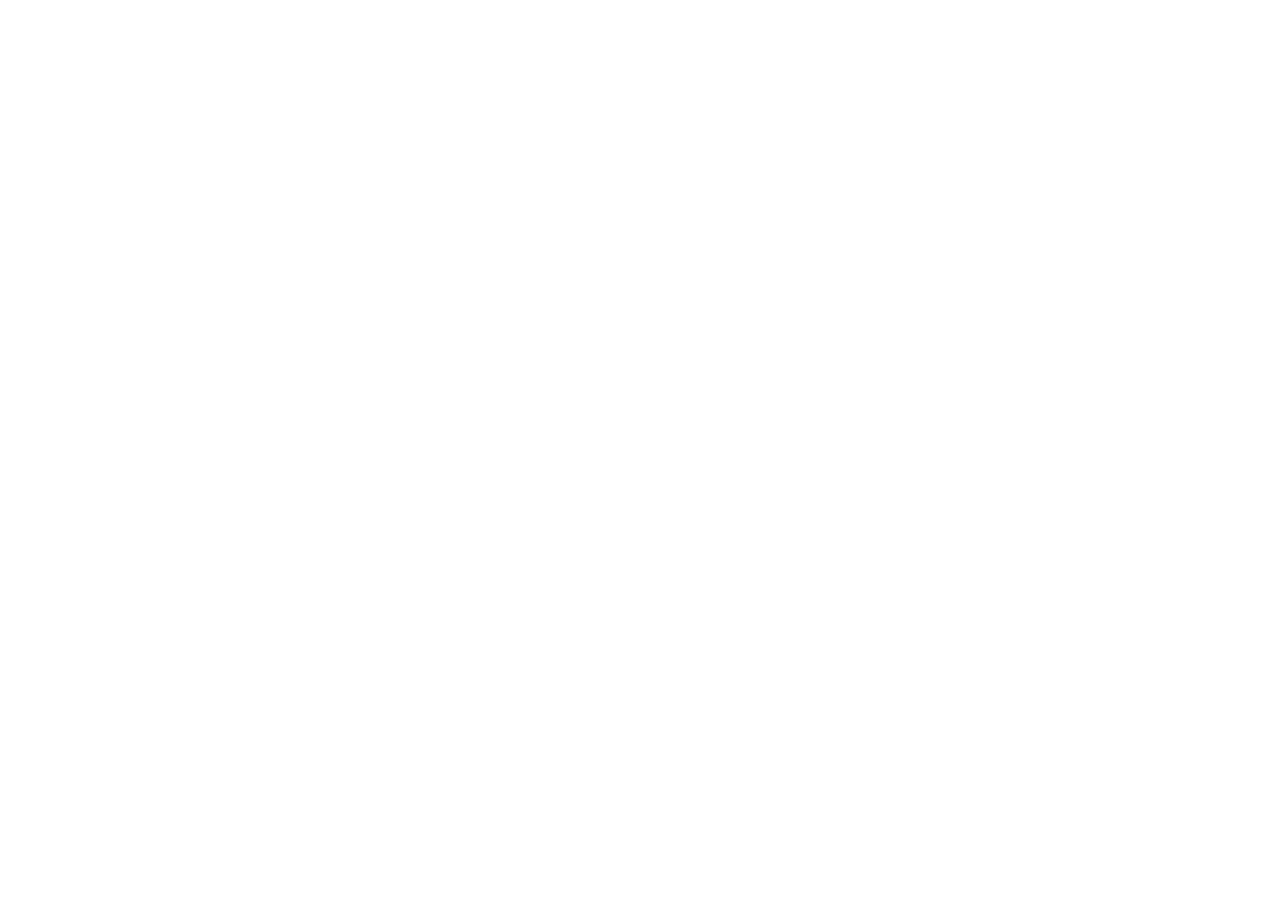
==== index.html @ b881904b "layout" ====
<!DOCTYPE html>
<html lang="en">
<head>
  <meta charset="UTF-8">
  <meta name="viewport" content="width=device-width, initial-scale=1.0">
  <title>Document</title>
  <link rel="stylesheet" href="style.css">
</head>
<body>
  
</body>
</html>
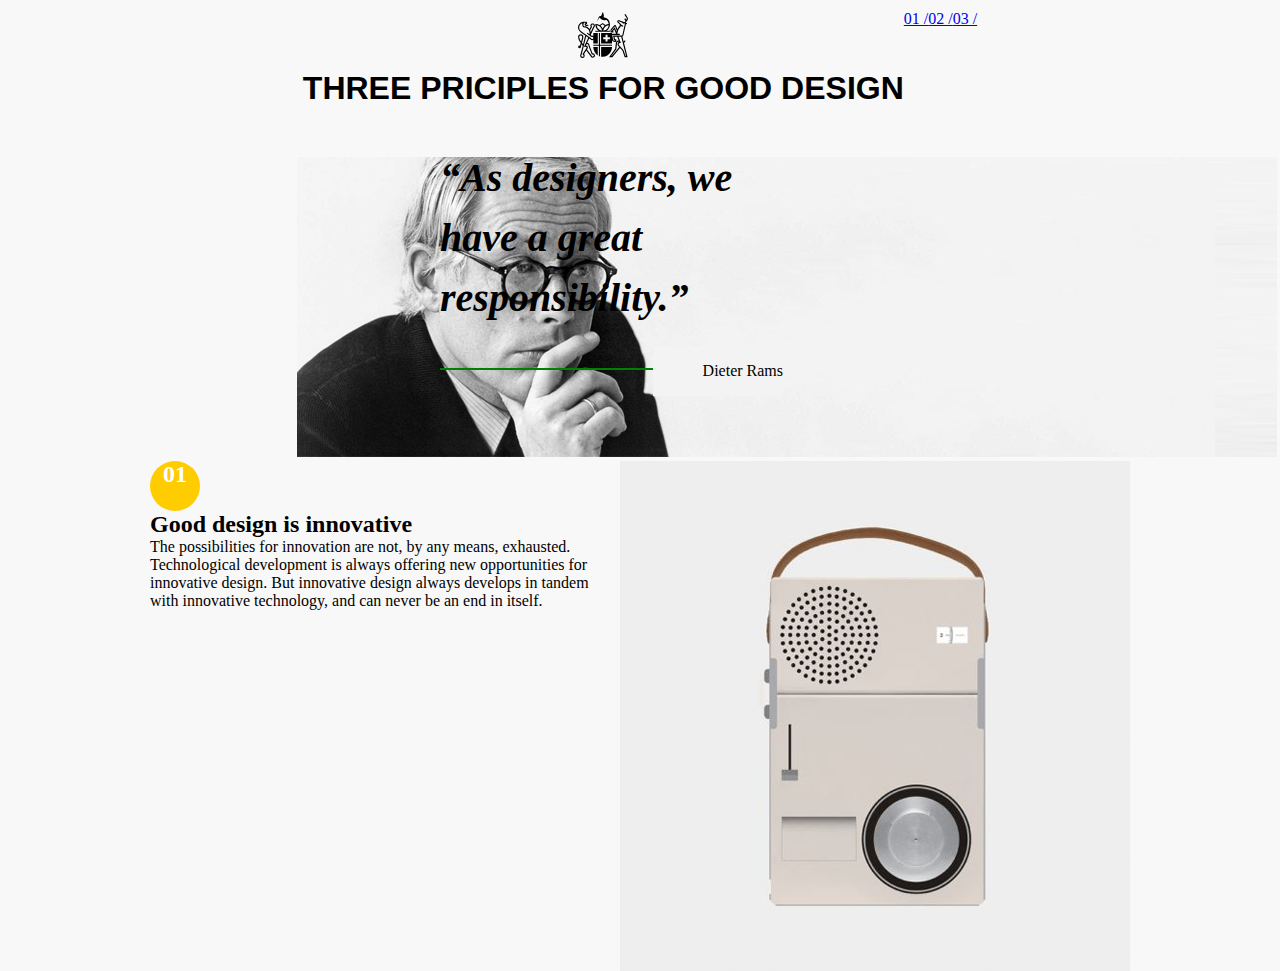
==== commit cb57ad2c: "in-class" ====
--- a/index.html
+++ b/index.html
@@ -3,10 +3,41 @@
 <head>
   <meta charset="UTF-8">
   <meta name="viewport" content="width=device-width, initial-scale=1.0">
-  <title>Document</title>
+  <title>Franziska_Layout</title>
   <link rel="stylesheet" href="style.css">
 </head>
 <body>
-  
+<div class="container">
+  <header class="header-homepage">
+      <section>
+        <img src="logo-fe-02.svg" class="logo-homepage" alt="logo" width="50" height="50">
+        <h1 class="logotype">Three priciples for good design</h1>
+      </section>
+      <nav class="nav-homepage">
+        <a href="#01" class="nav-item">01 /</a>
+        <a href="#02" class="nav-item">02 /</a>
+        <a href="#03" class="nav-item">03 /</a>
+      </nav>
+  </header>
+  <main>
+    <article class="rams">
+      <blockquote class="rams-quote">
+        <h1 class="rams-text">“As designers, we have a great responsibility.”</h1>
+        <p class="rams-author">Dieter Rams</p>
+      </blockquote>
+      <img class="rams-img" src="dieter-rams.png" alt="Dieter Rams">
+    </article>
+
+    <article class="article-radio">
+      <section class="text-radio">
+        <h2 class="circle-radio">01</h2>
+        <h2>Good design is innovative</h2>
+        <p class="description-radio">The possibilities for innovation are not, by any means, exhausted. Technological development is always offering new opportunities for innovative design. But innovative design always develops in tandem with innovative technology, and can never be an end in itself.</p>
+      </section>
+      <img class="img-radio" src="product-01.png" alt="radio">
+    </article>
+
+  </main>
+</div>
 </body>
 </html>--- a/style.css
+++ b/style.css
@@ -0,0 +1,106 @@
+* {
+  margin: 0;
+  box-sizing: border-box;
+}
+
+body {
+  background-color: #f8f8f8;
+}
+
+.container {
+  max-width: 980px;
+  margin: 0 auto;
+}
+
+header {
+  margin-top: 10px;
+}
+
+
+
+.header-homepage {
+  display: flex;
+  flex-wrap: wrap;
+  justify-content: center;
+  align-self: center;
+}
+
+.logotype {
+  margin-top: 10px;
+  font-family: Arial, sans-serif;
+  font-weight: bold;
+  text-transform: uppercase;
+}
+
+.nav-homepage {
+  display: flex;
+  flex-wrap: wrap;
+  flex-direction: row;
+}
+
+.logo-homepage {
+  display: flex;
+  justify-content: center;
+  margin-right: auto;
+  margin-left: auto;
+}
+
+
+.rams {
+  margin-top: 50px;
+  max-width: 70%;
+  position: relative;
+  margin-right: auto;
+  margin-left: auto;
+}
+
+.rams-img {
+ 
+}
+
+.rams h1 {
+  font-size: 2.5em;
+  font-weight: 600;
+  font-style: italic;
+}
+
+.rams-quote {
+  position: absolute;
+  bottom: 30%;
+  right: 200px;
+  max-width: 50%;
+}
+
+.rams-text {
+  line-height: 150%;
+  padding-bottom: 1em; 
+  border-bottom: 2px solid green;
+  max-width: 400px;
+}
+
+.rams-author {
+  position: absolute;
+  right: 0;
+  text-align: right;
+  margin-top: -1.5em;
+  padding: 1em 0 1em 50px;
+  background-color: #f3f3f3;
+}
+
+.article-radio {
+  display: flex;
+  align-self: flex-start;
+}
+
+.circle-radio {
+  background-color: #ffcc00;
+  color: white;
+  width: 50px;
+  height: 50px;
+  border-radius: 50px;
+  text-align: center;
+}
+
+.text-description {
+  width: 20%;
+}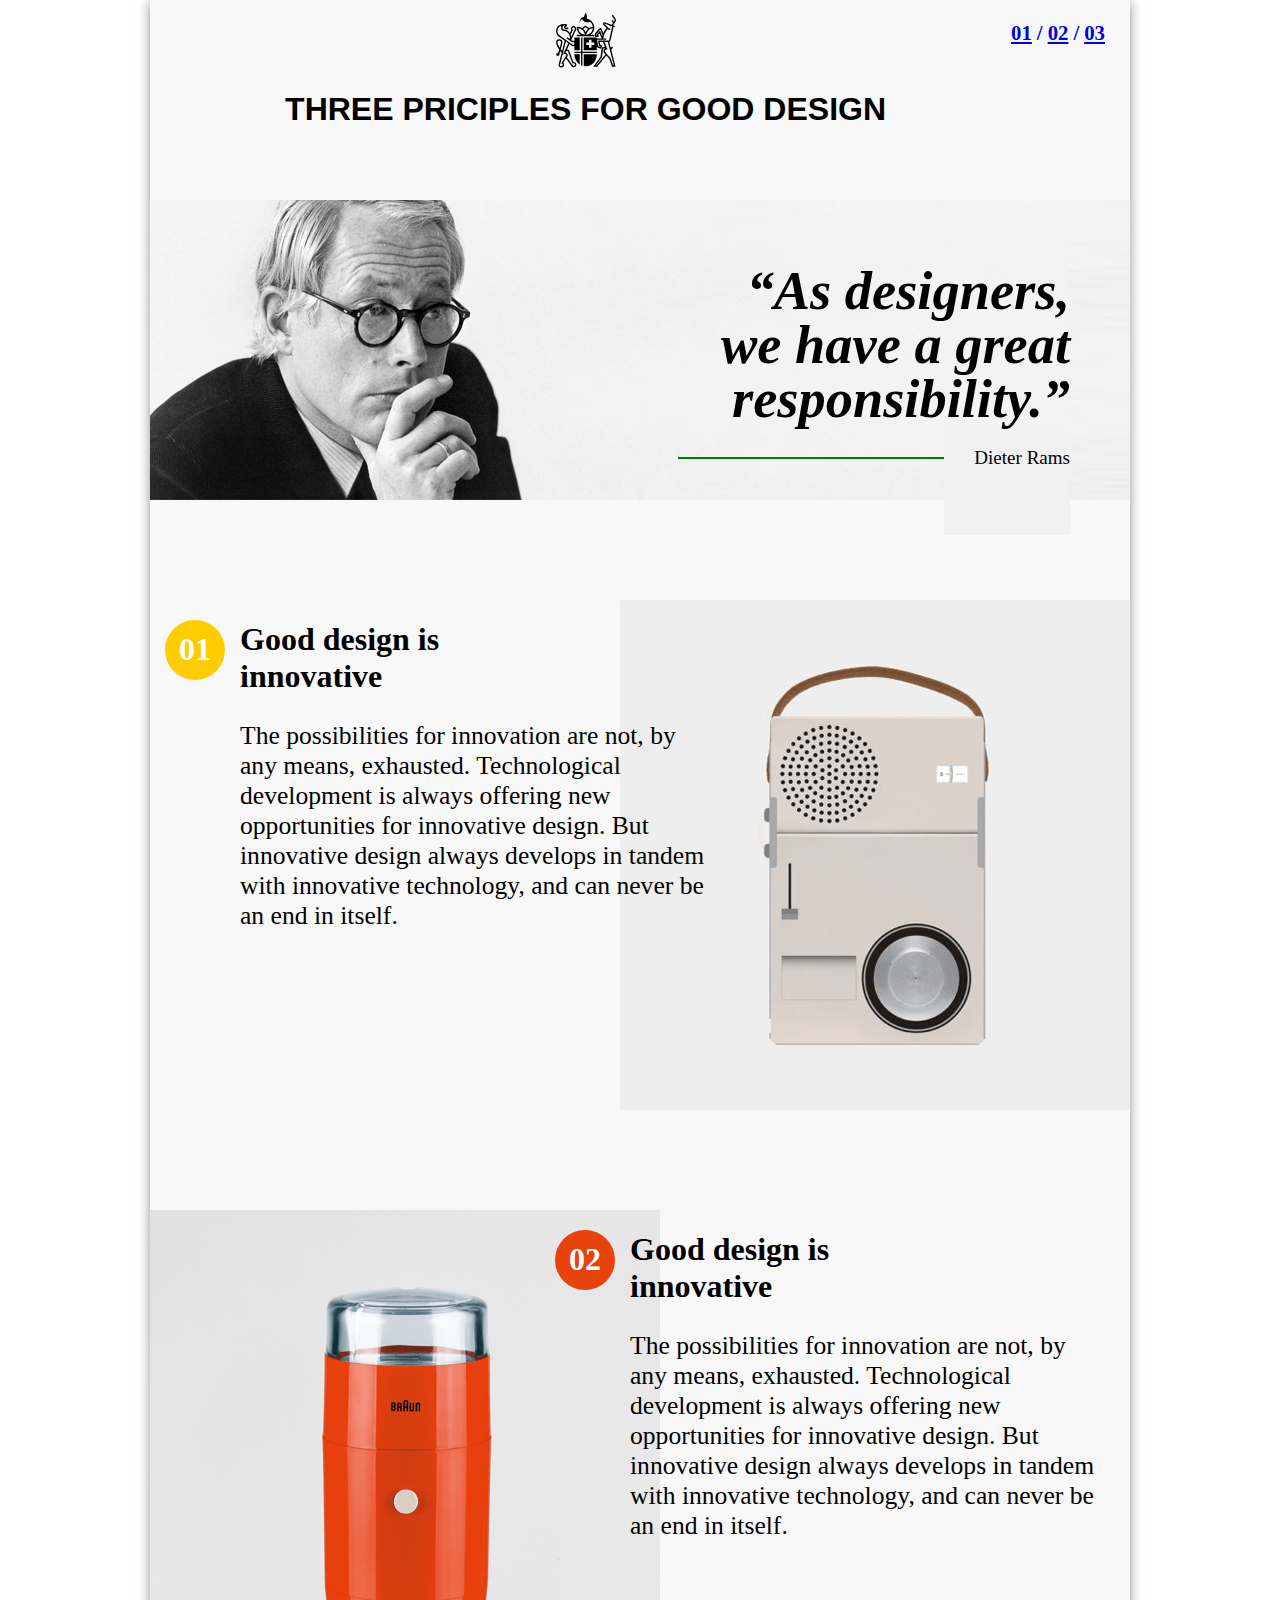
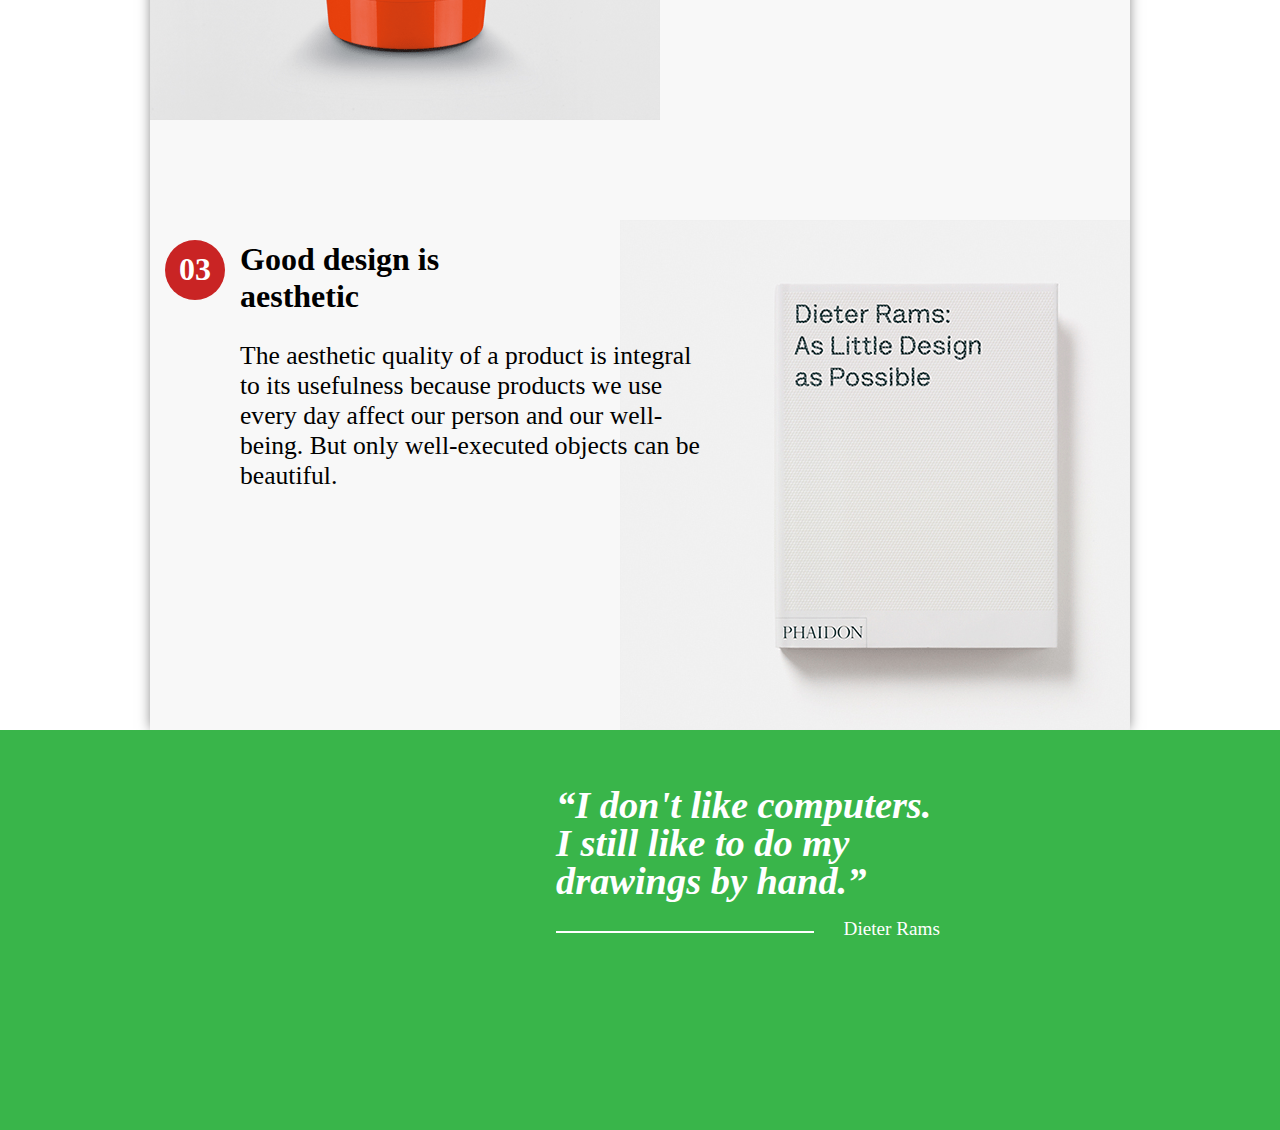
==== commit fdac8d3d: "homework_layout" ====
--- a/index.html
+++ b/index.html
@@ -3,23 +3,24 @@
 <head>
   <meta charset="UTF-8">
   <meta name="viewport" content="width=device-width, initial-scale=1.0">
-  <title>Franziska_Layout</title>
+  <title>Franziska_layout</title>
   <link rel="stylesheet" href="style.css">
 </head>
 <body>
-<div class="container">
-  <header class="header-homepage">
-      <section>
-        <img src="logo-fe-02.svg" class="logo-homepage" alt="logo" width="50" height="50">
+  <div class="container-home">
+    <header class="header-home">
+      <section class="logo-logotype">
+        <img src="logo-fe-02.svg" class="logo-home" alt="logo" width="60" height="60">
         <h1 class="logotype">Three priciples for good design</h1>
       </section>
-      <nav class="nav-homepage">
-        <a href="#01" class="nav-item">01 /</a>
-        <a href="#02" class="nav-item">02 /</a>
-        <a href="#03" class="nav-item">03 /</a>
+      <nav class="nav-home">
+        <p><a href="#01" class="nav-item nav-item-1">01</a>/</p>
+        <p><a href="#02" class="nav-item nav-item-2">02</a>/</p>
+        <p><a href="#03" class="nav-item nav-item-3">03</a></p>
       </nav>
   </header>
   <main>
+  
     <article class="rams">
       <blockquote class="rams-quote">
         <h1 class="rams-text">“As designers, we have a great responsibility.”</h1>
@@ -27,17 +28,49 @@
       </blockquote>
       <img class="rams-img" src="dieter-rams.png" alt="Dieter Rams">
     </article>
-
-    <article class="article-radio">
-      <section class="text-radio">
-        <h2 class="circle-radio">01</h2>
-        <h2>Good design is innovative</h2>
-        <p class="description-radio">The possibilities for innovation are not, by any means, exhausted. Technological development is always offering new opportunities for innovative design. But innovative design always develops in tandem with innovative technology, and can never be an end in itself.</p>
+  
+    <article class="radio">
+      <div class="radio-circle">
+        <h1>01</h1>
+      </div>
+      <section class="radio-text">
+        <h1 class="radio-h1">Good design is innovative</h1>
+        <p class="radio-description">The possibilities for innovation are not, by any means, exhausted. Technological development is always offering new opportunities for innovative design. But innovative design always develops in tandem with innovative technology, and can never be an end in itself.</p>
       </section>
-      <img class="img-radio" src="product-01.png" alt="radio">
+        <img class="radio-img" src="product-01.png" alt="radio">
+    </article>
+  
+    <article class="cup">
+      <img class="cup-img" src="product-02.png" alt="cup">
+      <div class="cup-text-container">
+        <div class="cup-circle">
+          <h1>02</h1>
+        </div>
+        <section class="cup-text">
+          <h1 class="cup-h1">Good design is innovative</h1>
+          <p class="cup-description">The possibilities for innovation are not, by any means, exhausted. Technological development is always offering new opportunities for innovative design. But innovative design always develops in tandem with innovative technology, and can never be an end in itself.</p>
+        </section>
+      </div>
     </article>
 
+    <article class="book">
+      <div class="book-circle">
+        <h1>03</h1>
+      </div>
+      <section class="book-text">
+        <h1 class="book-h1">Good design is aesthetic</h1>
+        <p class="book-description">The aesthetic quality of a product is integral to its usefulness because products we use every day affect our person and our well-being. But only well-executed objects can be beautiful.</p>
+      </section>
+        <img class="book-img" src="product-03.png" alt="book">
+    </article>
+  
   </main>
-</div>
+  </div>
+  <footer>
+    <blockquote class="rams-quote-footer">
+      <h1 class="rams-text-footer">“I don't like computers. I still like to do my drawings by hand.”</h1>
+      <p class="rams-author-footer">Dieter Rams</p>
+    </blockquote>
+  </footer>
 </body>
 </html>--- a/style.css
+++ b/style.css
@@ -1,106 +1,305 @@
 * {
-  margin: 0;
   box-sizing: border-box;
 }
 
 body {
+  margin:0;
+  font-family: 'Times New Roman', Times, serif;
+}
+
+.container-home {
   background-color: #f8f8f8;
-}
-
-.container {
-  max-width: 980px;
-  margin: 0 auto;
-}
-
-header {
-  margin-top: 10px;
-}
-
-
-
-.header-homepage {
+  width: 980px;
+  height: 100%;
+  margin: 0 auto auto auto;
+  box-shadow: 0px 0px 12px -1px rgba(0,0,0,0.5);
+}
+
+.header {
   display: flex;
   flex-wrap: wrap;
   justify-content: center;
   align-self: center;
 }
 
-.logotype {
-  margin-top: 10px;
-  font-family: Arial, sans-serif;
+.header-home {
+  display: flex;
+  flex-direction: row;
+  flex-wrap: wrap;
+  justify-content: center;
+  align-self: center;
+}
+
+.logo-home {
+  display: flex;
+    justify-content: center;
+    margin-top: 10px;
+    margin-right: auto;
+    margin-left: auto;
+}
+
+.logo-header {
+  display: flex;
+  flex-direction: column;
+}
+
+.logo-logotype {
+  display: flex;
+  flex-direction: column;
+  margin: 0 120px auto auto;
+  font-family: Arial, Helvetica, sans-serif;
   font-weight: bold;
   text-transform: uppercase;
-}
-
-.nav-homepage {
-  display: flex;
-  flex-wrap: wrap;
-  flex-direction: row;
-}
-
-.logo-homepage {
-  display: flex;
-  justify-content: center;
-  margin-right: auto;
-  margin-left: auto;
-}
-
+ }
+
+.nav-home {
+  display: contents;
+  width: 50px;
+  margin-top: 30px;
+  margin-right: 10px;
+  font-size: 1.3em;
+  font-weight: bolder;
+  color: blue;
+}
+
+.nav-item {
+  padding-right: 5px;
+  padding-left: 5px;
+}
+.nav-item-3 {
+  margin-right: 20px;
+}
 
 .rams {
-  margin-top: 50px;
-  max-width: 70%;
+  margin: 50px auto 0 0;
   position: relative;
-  margin-right: auto;
-  margin-left: auto;
+  margin-bottom: 100px;
+}
+
+.rams-quote {
+  position: absolute;
+  right: 20px;
+  width: 40%;
+  line-height: 2em;
+  text-align: right;
+  font-size: 1.7em;
+  font-style: italic;
 }
 
 .rams-img {
- 
-}
-
-.rams h1 {
-  font-size: 2.5em;
-  font-weight: 600;
-  font-style: italic;
-}
-
-.rams-quote {
-  position: absolute;
-  bottom: 30%;
-  right: 200px;
-  max-width: 50%;
+  margin-right: 0;
+  margin-left: 0;
+  height: auto;
+  flex-direction: row;
+  justify-content: flex-start;
+  display: block;
 }
 
 .rams-text {
-  line-height: 150%;
-  padding-bottom: 1em; 
-  border-bottom: 2px solid green;
-  max-width: 400px;
+  padding-bottom: 30px;
+  border-top: 0;
+  border-right: 0;
+  border-bottom: 2px;
+  border-left: 0;
+  border-style: solid;
+  border-color: green;
 }
 
 .rams-author {
-  position: absolute;
+  box-sizing: content-box;
+  font-style: normal;
+  font-size: 0.7em;
+  position: absolute;
+  bottom: -40px;
   right: 0;
   text-align: right;
-  margin-top: -1.5em;
-  padding: 1em 0 1em 50px;
-  background-color: #f3f3f3;
-}
-
-.article-radio {
-  display: flex;
-  align-self: flex-start;
-}
-
-.circle-radio {
-  background-color: #ffcc00;
+  margin: 10px 0 0 60%;
+  padding-bottom: 50px;
+  padding-left: 30px;
+  background-color: #f1f1f1;
+}
+
+.radio {
+  display: flex;
+  flex-direction: row;
+  align-self: center;
+  position: relative;
+  margin-bottom: 100px;
+}
+
+.radio-circle {
+  display: flex;
+  align-items: center;
+  justify-content: center;
+  background-color:#ffcc00;
   color: white;
-  width: 50px;
-  height: 50px;
+  min-width: 60px;
+  height: 60px;
   border-radius: 50px;
-  text-align: center;
-}
-
-.text-description {
-  width: 20%;
-}+  margin-left: 15px;
+  margin-top: 20px;
+}
+
+.radio-text h1 {
+  font-size: 2em;
+  width: 200px;
+  margin-bottom: 0;
+}
+
+.radio-text {
+  flex-direction: column;
+  width: 40%;
+  margin-left: 15px;
+  padding-left: inherit;
+}
+
+.radio-description {
+  z-index: 2;
+  position: absolute;
+  font-size: 1.6em;
+  margin-right: -30px;
+  width: 470px;
+}
+
+.cup {
+  display: flex;
+  flex-direction: row;
+  align-self: center;
+  position: relative;
+  margin-bottom: 100px;
+}
+
+.cup-text-container {
+  display: flex;
+  flex-direction: row;
+
+}
+.cup-circle {
+  display: flex;
+  align-items: center;
+  justify-content: center;
+  background-color: #e8420d;
+  color: white;
+  width: 60px;
+  height: 60px;
+  border-radius: 50px;
+  margin-left: -105px;
+  margin-top: 20px;
+}
+
+.cup-text h1 {
+  font-size: 2em;
+  width: 200px;
+  margin-bottom: 0;
+}
+
+
+.cup-text {
+  flex-direction: column;
+  width: 40%;
+  margin-left: -30px;
+  padding-left: inherit;
+  position: absolute;
+}
+
+.cup-description {
+  position: absolute;
+  font-size: 1.6em;
+  margin-right: -30px;
+  width: 470px;
+  
+}
+
+
+
+.book {
+  display: flex;
+  flex-direction: row;
+  align-self: center;
+  position: relative;
+  margin-bottom: 100px;
+}
+
+.book-circle {
+  display: flex;
+  align-items: center;
+  justify-content: center;
+  background-color: #c92424;
+  color: white;
+  min-width: 60px;
+  height: 60px;
+  border-radius: 50px;
+  margin-left: 15px;
+  margin-top: 20px;
+}
+
+.book-text h1 {
+  font-size: 2em;
+  width: 200px;
+}
+
+.book-text {
+  flex-direction: column;
+  width: 40%;
+  margin-left: 15px;
+  padding-left: inherit;
+}
+
+.book-description {
+  z-index: 2;
+  position: absolute;
+  font-size: 1.6em;
+  margin-right: -30px;
+  width: 470px;
+}
+
+.book-text h1 {
+  font-size: 2em;
+  width: 200px;
+  margin-bottom: 0;
+}
+
+
+
+footer {
+  background-color: #39b54a;
+  margin: -100px 0 0 0;
+  height: 400px;
+}
+
+
+
+.rams-quote-footer {
+  position: absolute;
+  right: 20px;
+  width: 30%;
+  margin: 30px 25% 30px auto;
+  line-height: 2em;
+  text-align: left;
+  font-size: 1.2em;
+  font-style: italic;
+  color: white;
+}
+
+.rams-text-footer {
+  padding-bottom: 30px;
+  border-top: 0;
+  border-right: 0;
+  border-bottom: 2px;
+  border-left: 0;
+  border-style: solid;;
+}
+
+.rams-author-footer {
+  box-sizing: content-box;
+  font-style: normal;
+  font-size: 1em;
+  position: absolute;
+  bottom: -40px;
+  right: 0;
+  text-align: right;
+  margin: 10px 0 0 60%;
+  padding-bottom: 50px;
+  padding-left: 30px;
+  background-color: #39b54a;
+}
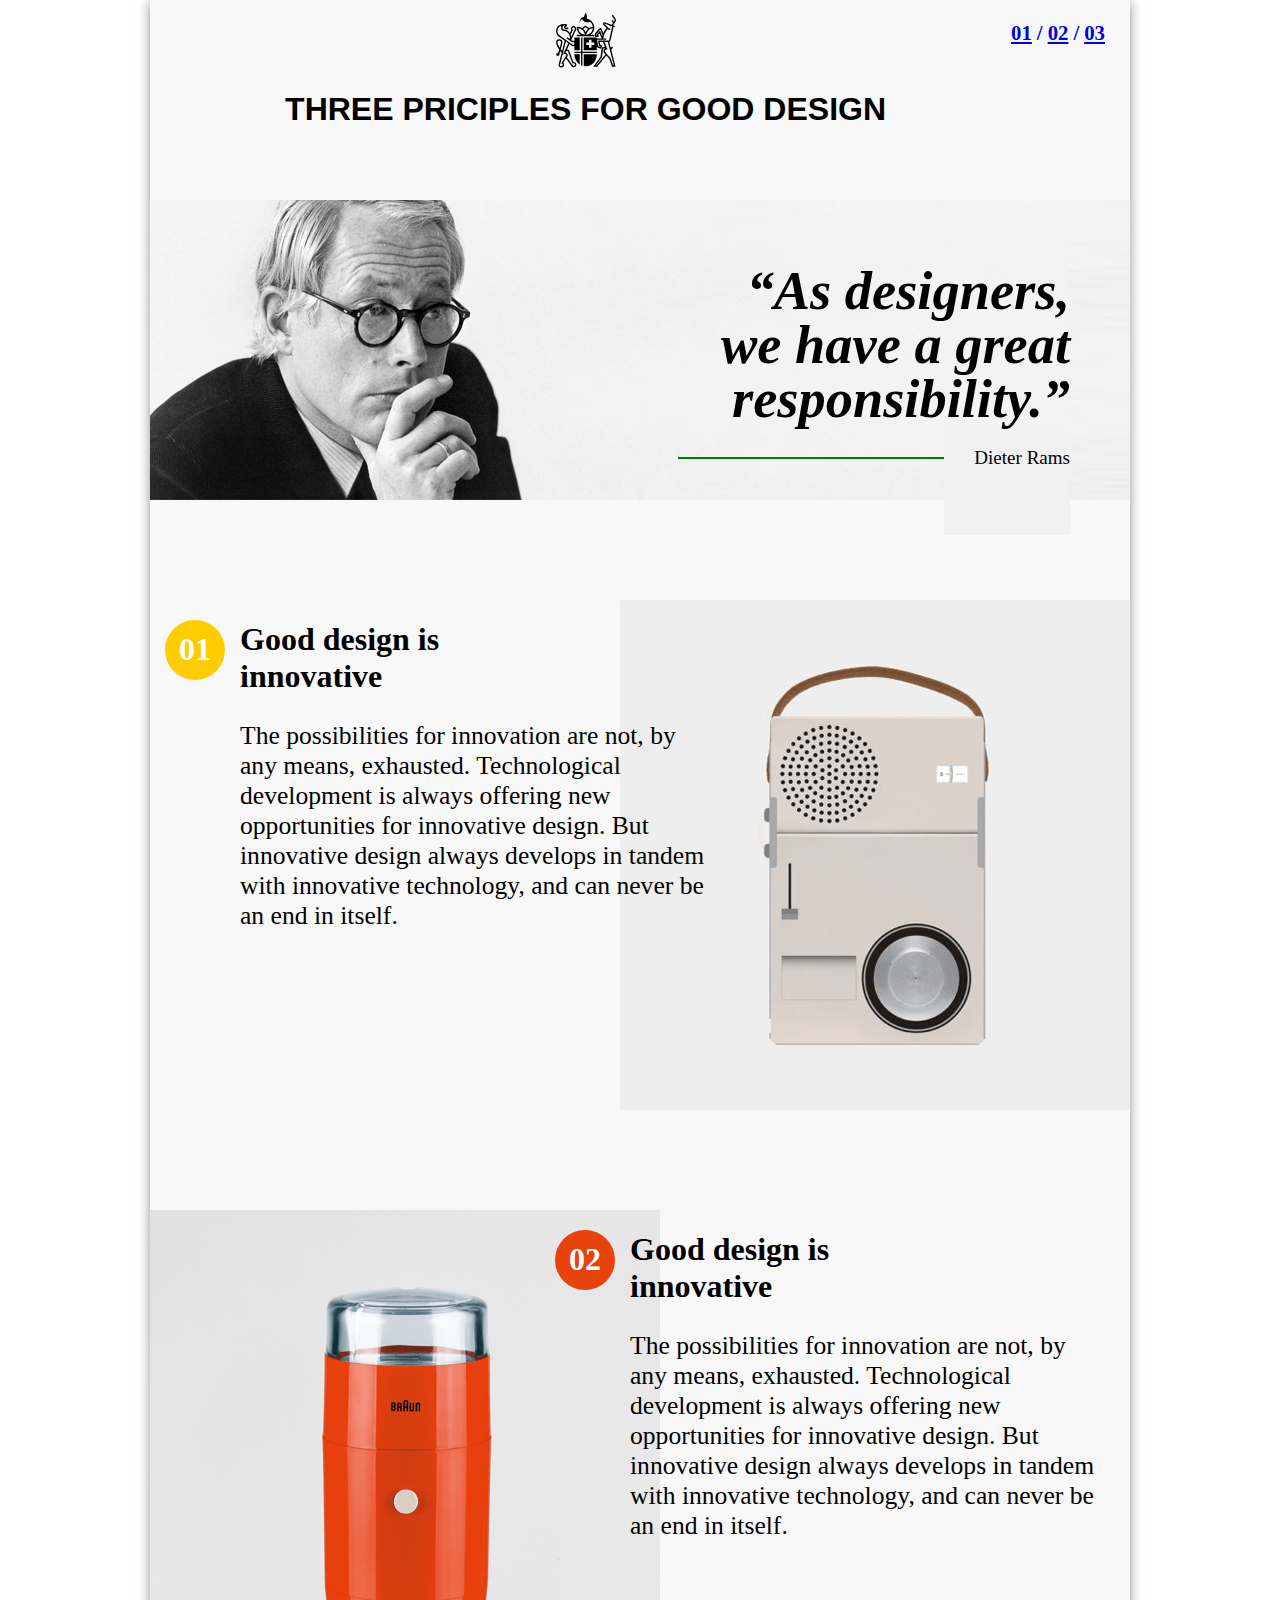
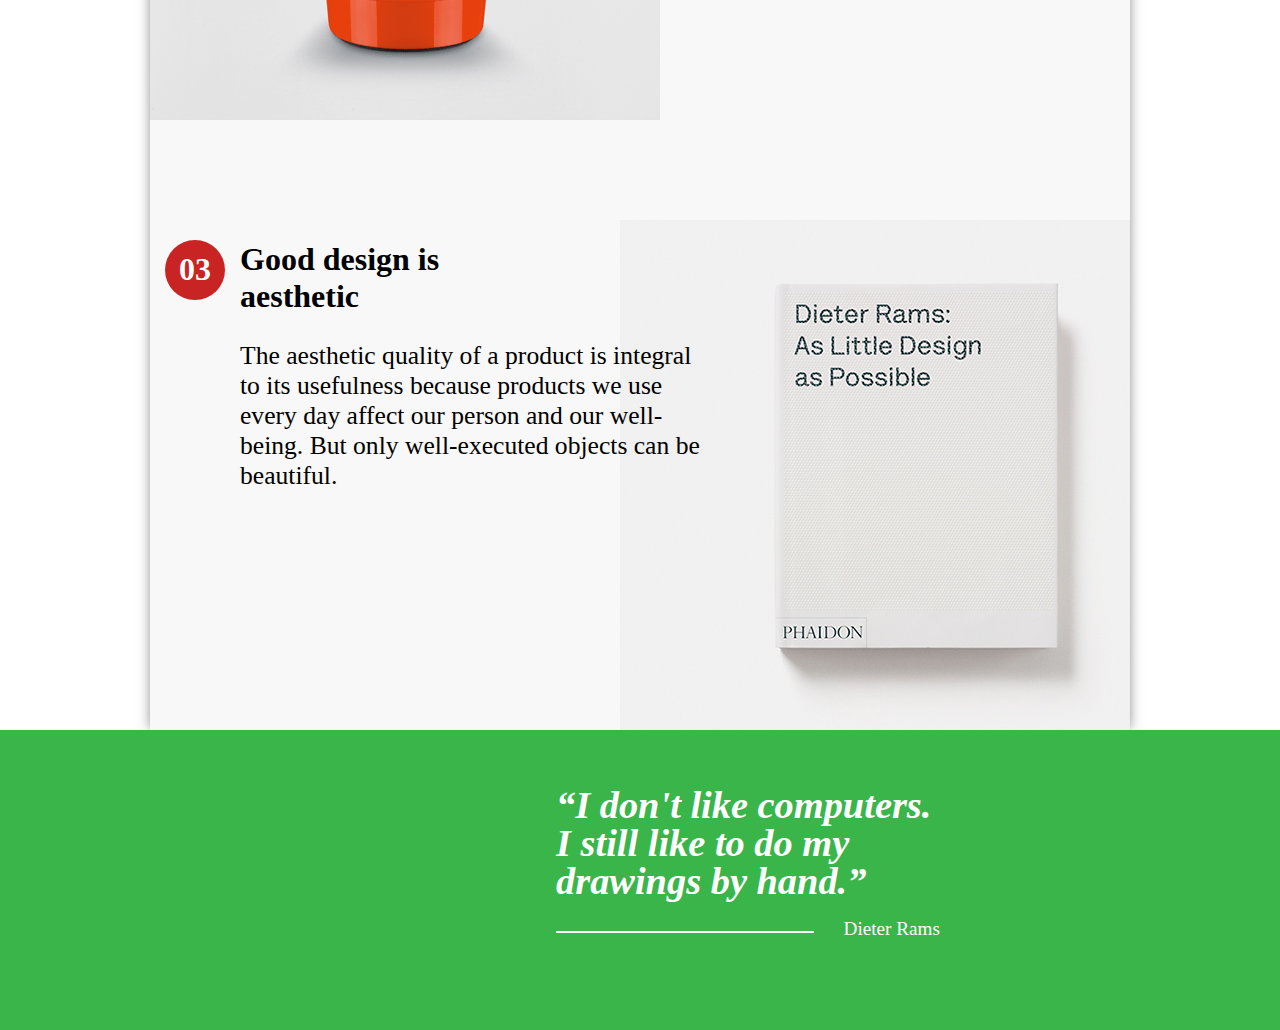
==== commit c9438f42: "homework_layout" ====
--- a/index.html
+++ b/index.html
@@ -31,7 +31,7 @@
   
     <article class="radio">
       <div class="radio-circle">
-        <h1>01</h1>
+        <h1 id="01">01</h1>
       </div>
       <section class="radio-text">
         <h1 class="radio-h1">Good design is innovative</h1>
@@ -44,7 +44,7 @@
       <img class="cup-img" src="product-02.png" alt="cup">
       <div class="cup-text-container">
         <div class="cup-circle">
-          <h1>02</h1>
+          <h1 id="02">02</h1>
         </div>
         <section class="cup-text">
           <h1 class="cup-h1">Good design is innovative</h1>
@@ -55,7 +55,7 @@
 
     <article class="book">
       <div class="book-circle">
-        <h1>03</h1>
+        <h1 id="03">03</h1>
       </div>
       <section class="book-text">
         <h1 class="book-h1">Good design is aesthetic</h1>
--- a/style.css
+++ b/style.css
@@ -264,7 +264,7 @@
 footer {
   background-color: #39b54a;
   margin: -100px 0 0 0;
-  height: 400px;
+  height: 300px;
 }
 
 
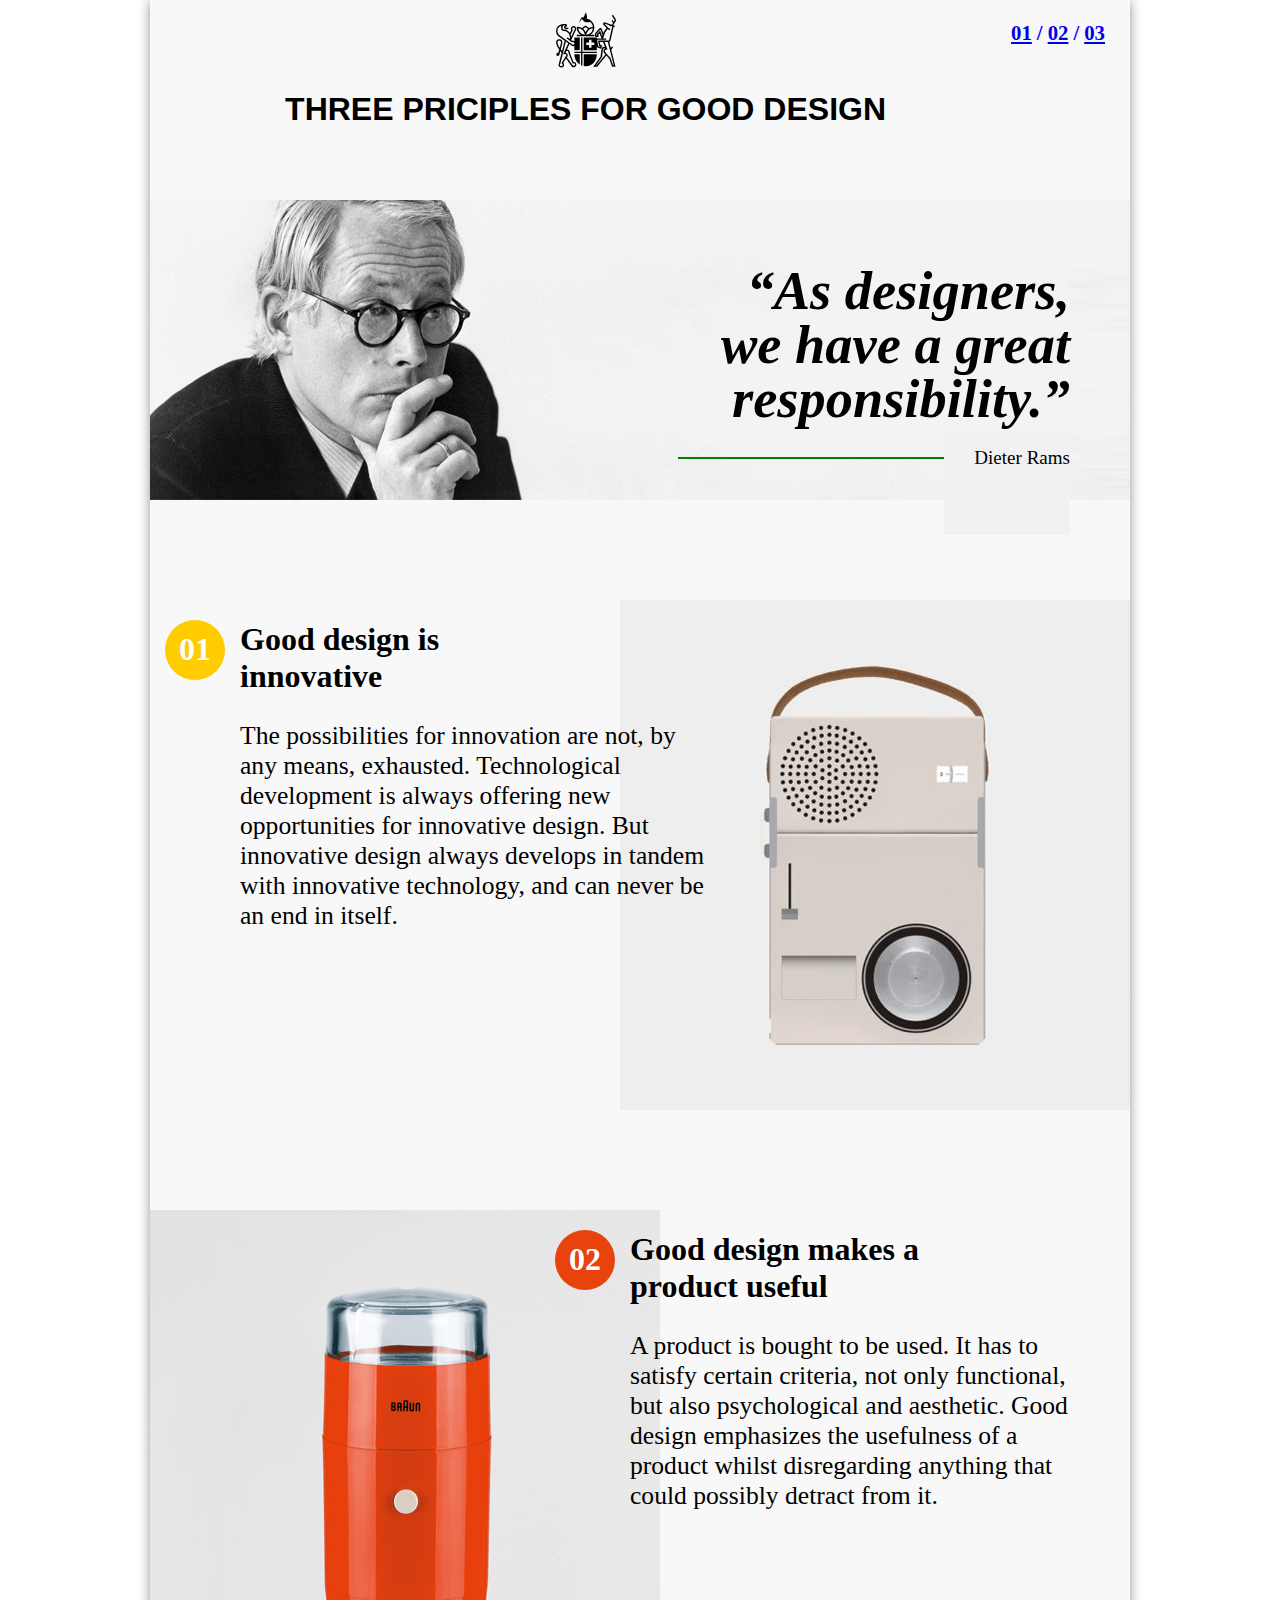
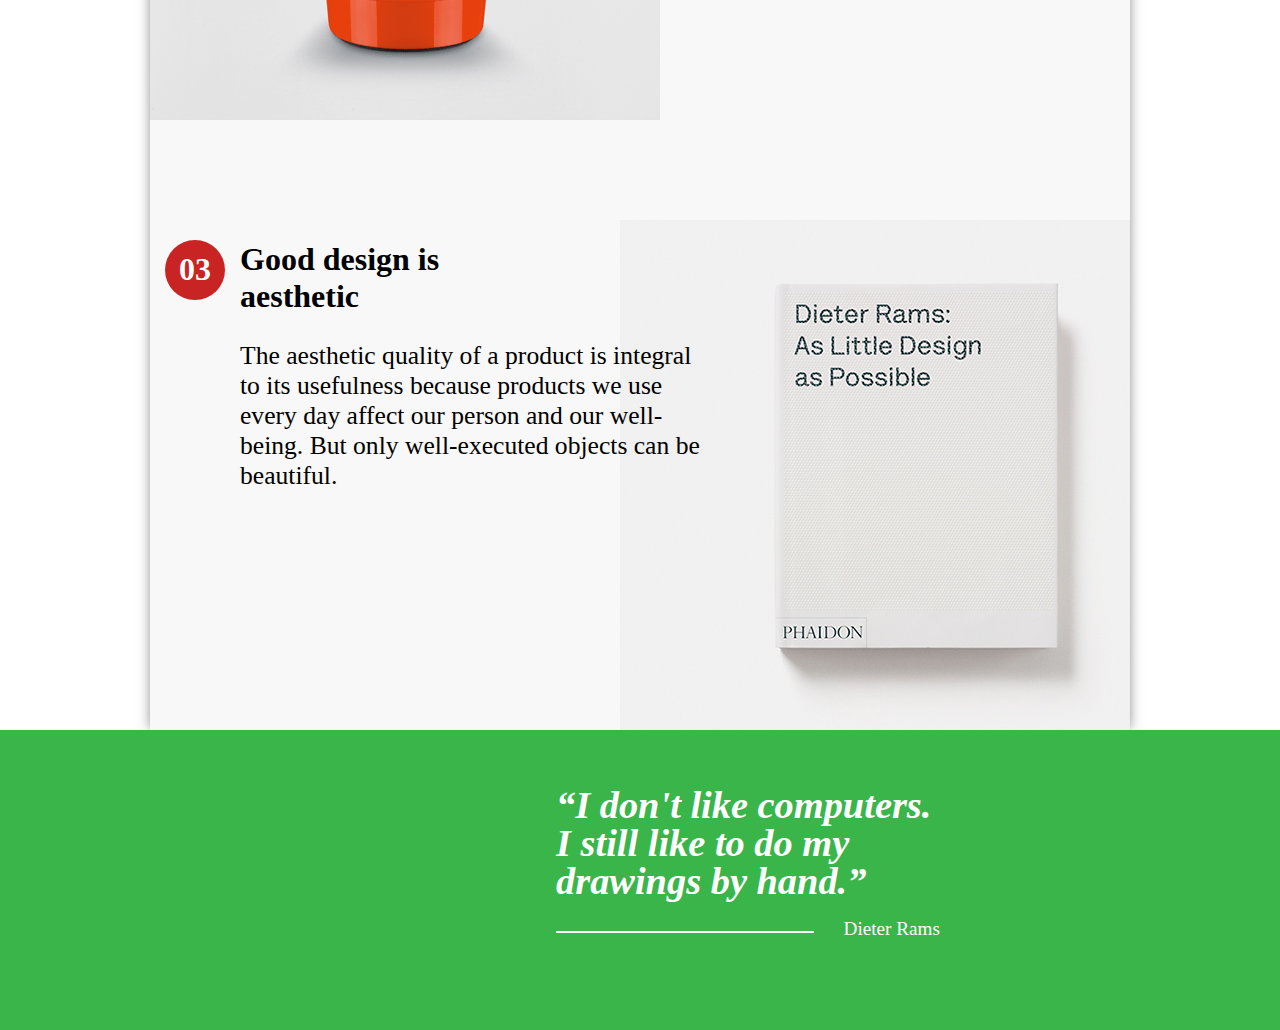
==== commit 074c00df: "homework_layout_corr" ====
--- a/index.html
+++ b/index.html
@@ -47,8 +47,8 @@
           <h1 id="02">02</h1>
         </div>
         <section class="cup-text">
-          <h1 class="cup-h1">Good design is innovative</h1>
-          <p class="cup-description">The possibilities for innovation are not, by any means, exhausted. Technological development is always offering new opportunities for innovative design. But innovative design always develops in tandem with innovative technology, and can never be an end in itself.</p>
+          <h1 class="cup-h1">Good design makes a product useful</h1>
+          <p class="cup-description">A product is bought to be used. It has to satisfy certain criteria, not only functional, but also psychological and aesthetic. Good design emphasizes the usefulness of a product whilst disregarding anything that could possibly detract from it.</p>
         </section>
       </div>
     </article>
--- a/style.css
+++ b/style.css
@@ -189,7 +189,7 @@
 
 .cup-text h1 {
   font-size: 2em;
-  width: 200px;
+  width: 300px;
   margin-bottom: 0;
 }
 
@@ -272,7 +272,7 @@
 .rams-quote-footer {
   position: absolute;
   right: 20px;
-  width: 30%;
+  max-width: 30%;
   margin: 30px 25% 30px auto;
   line-height: 2em;
   text-align: left;
